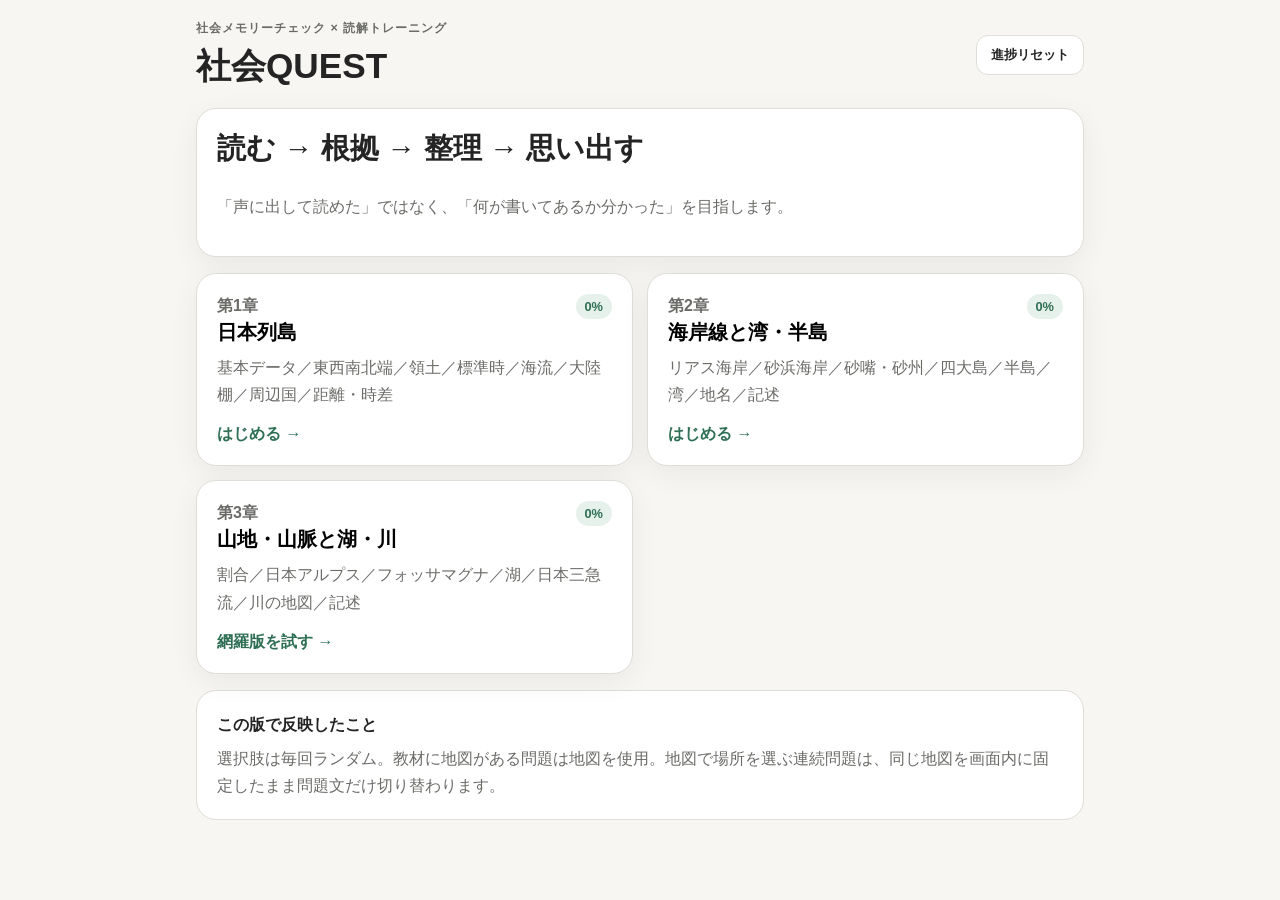
==== index.html @ 67d29475 "Add files via upload" ====
<!DOCTYPE html>
<html lang="ja">
<head>
  <meta charset="UTF-8">
  <meta name="viewport" content="width=device-width, initial-scale=1.0, viewport-fit=cover">
  <meta name="theme-color" content="#f7f6f2">
  <title>社会QUEST｜地理編 v6 網羅版</title>
  <link rel="stylesheet" href="style.css">
</head>
<body>
  <main id="app" class="app-shell">
    <header class="site-header">
      <div>
        <p class="eyebrow">社会メモリーチェック × 読解トレーニング</p>
        <h1>社会QUEST</h1>
      </div>
      <button id="resetProgressBtn" class="ghost small">進捗リセット</button>
    </header>

    <section id="homeView">
      <div class="hero card">
        <h2>読む → 根拠 → 整理 → 思い出す</h2>
        <p>「声に出して読めた」ではなく、「何が書いてあるか分かった」を目指します。</p>
      </div>

      <div class="chapter-grid">
        <button class="chapter-card card" data-chapter="1">
          <div class="chapter-top">
            <span class="chapter-no">第1章</span>
            <span id="progress1" class="progress-pill">0%</span>
          </div>
          <h3>日本列島</h3>
          <p>基本データ／東西南北端／領土／標準時／海流／大陸棚／周辺国／距離・時差</p>
          <span class="start-label">はじめる →</span>
        </button>

        <button class="chapter-card card" data-chapter="2">
          <div class="chapter-top">
            <span class="chapter-no">第2章</span>
            <span id="progress2" class="progress-pill">0%</span>
          </div>
          <h3>海岸線と湾・半島</h3>
          <p>リアス海岸／砂浜海岸／砂嘴・砂州／四大島／半島／湾／地名／記述</p>
          <span class="start-label">はじめる →</span>
        </button>

        <button class="chapter-card card" data-chapter="3">
          <div class="chapter-top">
            <span class="chapter-no">第3章</span>
            <span id="progress3" class="progress-pill">0%</span>
          </div>
          <h3>山地・山脈と湖・川</h3>
          <p>割合／日本アルプス／フォッサマグナ／湖／日本三急流／川の地図／記述</p>
          <span class="start-label">網羅版を試す →</span>
        </button>
      </div>

      <div class="rules card subtle">
        <b>この版で反映したこと</b>
        <p>選択肢は毎回ランダム。教材に地図がある問題は地図を使用。地図で場所を選ぶ連続問題は、同じ地図を画面内に固定したまま問題文だけ切り替わります。</p>
      </div>
    </section>

    <section id="gameView" class="hidden">
      <div class="game-head">
        <button id="homeBtn" class="ghost">← 章選択</button>
        <div class="game-title-wrap">
          <div id="chapterLabel" class="eyebrow"></div>
          <h2 id="stepTitle"></h2>
        </div>
      </div>

      <div class="progress-row">
        <div class="progress-track"><div id="progressBar" class="progress-bar"></div></div>
        <span id="stepCounter"></span>
      </div>

      <section class="card lesson-card">
        <div id="stage"></div>
        <div id="feedback" class="feedback hidden" aria-live="polite"></div>
        <button id="nextBtn" class="primary full hidden">次へ</button>
      </section>
    </section>

    <section id="noteView" class="hidden">
      <div class="card">
        <p class="eyebrow">まとめノート</p>
        <h2 id="noteTitle"></h2>
        <p class="muted">紙のノートに書き写してから、見ないで章ボスに挑戦しよう。</p>
        <div id="noteBody" class="note-sheet"></div>
        <button id="toBossBtn" class="primary full">✏️ 書き写した！ 章ボスへ</button>
      </div>
    </section>

    <section id="bossView" class="hidden">
      <div class="card">
        <div class="boss-head">
          <div class="boss-icon">👑</div>
          <div>
            <p class="eyebrow">FINAL</p>
            <h2 id="bossTitle"></h2>
          </div>
        </div>
        <div id="bossStage"></div>
        <div id="bossFeedback" class="feedback hidden"></div>
      </div>
    </section>
  </main>

  <script src="script.js"></script>
</body>
</html>
---- style.css ----
:root{
  --bg:#f7f6f2;
  --card:#ffffff;
  --text:#242424;
  --muted:#6b6b68;
  --border:#deddd7;
  --panel:#f1f0eb;
  --accent:#2f6f55;
  --accent-soft:#e7f1ec;
  --warn:#b33a3a;
  --warn-soft:#fff0f0;
  --shadow:0 8px 30px rgba(0,0,0,.06);
}
*{box-sizing:border-box}
html{font-family:-apple-system,BlinkMacSystemFont,"Hiragino Sans","Yu Gothic UI","Yu Gothic",Meiryo,sans-serif;background:var(--bg);color:var(--text)}
body{margin:0;background:var(--bg)}
button,select{font:inherit}
button{cursor:pointer}
button:disabled{cursor:default}
.app-shell{width:min(920px,100%);margin:0 auto;padding:20px 16px 48px}
.site-header,.game-head,.chapter-top,.progress-row,.boss-head{display:flex;align-items:center}
.site-header{justify-content:space-between;gap:16px;margin-bottom:18px}
h1,h2,h3,p{margin-top:0}
h1{font-size:clamp(1.6rem,5vw,2.2rem);margin-bottom:0}
h2{font-size:clamp(1.3rem,4.5vw,1.8rem)}
h3{font-size:1.25rem;margin-bottom:8px}
.eyebrow{font-size:.78rem;font-weight:800;letter-spacing:.08em;color:var(--muted);margin-bottom:6px}
.card{background:var(--card);border:1px solid var(--border);border-radius:20px;box-shadow:var(--shadow);padding:20px}
.subtle{box-shadow:none}
.hero{margin-bottom:16px}
.hero p,.chapter-card p,.muted{color:var(--muted);line-height:1.7}
.chapter-grid{display:grid;grid-template-columns:repeat(2,minmax(0,1fr));gap:14px}
.chapter-card{text-align:left;min-height:190px;transition:.15s transform,.15s border-color}
.chapter-card:hover{transform:translateY(-2px);border-color:#b7b6ae}
.chapter-top{justify-content:space-between;gap:12px}
.chapter-no{font-weight:800;color:var(--muted)}
.progress-pill{font-size:.8rem;padding:5px 9px;border-radius:999px;background:var(--accent-soft);color:var(--accent);font-weight:800}
.start-label{display:block;margin-top:14px;font-weight:800;color:var(--accent)}
.rules{margin-top:16px;line-height:1.7}
.rules p{margin:7px 0 0;color:var(--muted)}
.hidden{display:none!important}
.ghost,.primary{border-radius:12px;min-height:44px;padding:10px 14px;border:1px solid var(--border);background:var(--card);color:var(--text);font-weight:800}
.ghost.small{font-size:.82rem;min-height:38px}
.primary{background:var(--accent);color:white;border-color:var(--accent)}
.full{width:100%}
.game-head{justify-content:flex-start;gap:14px;margin-bottom:12px}
.game-title-wrap{min-width:0}
.game-title-wrap h2{margin:0}
.progress-row{gap:12px;margin-bottom:12px}
.progress-track{height:9px;background:#e4e3de;border-radius:999px;overflow:hidden;flex:1}
.progress-bar{height:100%;width:0;background:var(--accent);transition:width .25s}
#stepCounter{font-size:.85rem;color:var(--muted);font-weight:700}
.lesson-card{min-height:420px}
.stage-label{font-size:.8rem;color:var(--muted);font-weight:900;letter-spacing:.05em}
.read-box{margin-top:14px;background:var(--panel);border-radius:16px;padding:17px;line-height:2;font-size:1.06rem}
.focus-box{margin-top:14px;border:1px solid var(--border);border-radius:14px;padding:13px;line-height:1.7}
.feedback{margin-top:16px;background:var(--panel);border-radius:14px;padding:14px;line-height:1.7}
.feedback.correct{background:var(--accent-soft)}
.feedback.wrong{background:var(--warn-soft)}
#nextBtn{margin-top:16px}
.option-grid{display:grid;gap:10px;margin-top:16px}
.option{border:1px solid var(--border);background:var(--card);border-radius:14px;min-height:50px;padding:12px 14px;text-align:left}
.option:hover{border-color:#aaa99f}
.option.correct{background:var(--accent-soft);border-color:var(--accent)}
.option.wrong{opacity:.45}
.evidence-box{margin-top:16px;background:var(--panel);border-radius:16px;padding:16px;line-height:2.2}
.evidence-token{border:0;background:transparent;border-radius:8px;padding:3px 5px;margin:1px}
.evidence-token.hit{background:var(--accent-soft);font-weight:900;text-decoration:underline}
.evidence-token.miss{opacity:.3}
.map-card{margin-top:14px;background:var(--panel);border-radius:16px;padding:10px;overflow:hidden}
.map-card svg{width:100%;height:auto;display:block}
.match-list{display:grid;gap:12px;margin-top:16px}
.match-row{border:1px solid var(--border);border-radius:14px;padding:12px}
.match-main{display:grid;grid-template-columns:minmax(110px,1fr) minmax(0,1.6fr);gap:10px;align-items:center}
.match-row.bad{outline:3px solid var(--warn);outline-offset:2px;background:var(--warn-soft)}
.match-mark{display:none;margin-top:8px;font-size:.86rem;font-weight:900;color:var(--warn)}
.match-row.bad .match-mark{display:block}
select{width:100%;min-height:46px;border:1px solid var(--border);border-radius:12px;background:white;padding:8px 10px}
.diagram-grid{display:grid;grid-template-columns:1fr 1fr;gap:12px;margin-top:16px}
.diagram{background:var(--panel);border-radius:15px;padding:12px}
.diagram svg{width:100%;height:auto}
.note-sheet{margin:18px 0;background:#fffef9;border:1px solid #e7e2d5;border-radius:14px;padding:18px;line-height:1.9}
.note-section{margin-bottom:14px}
.note-section:last-child{margin-bottom:0}
.note-section b{display:block;margin-bottom:3px}
.boss-head{gap:12px;margin-bottom:16px}
.boss-icon{font-size:2.4rem}
.result{text-align:center;padding:10px 0 4px}
.result .score{font-size:2rem;font-weight:900;margin:12px 0}
.mini-grid{display:grid;grid-template-columns:repeat(2,minmax(0,1fr));gap:10px;margin-top:14px}
.info-chip{border-radius:12px;background:var(--panel);padding:12px}
.calc-box{margin-top:14px;background:var(--panel);border-radius:14px;padding:14px;line-height:1.9}
@media(max-width:650px){
  .chapter-grid,.diagram-grid{grid-template-columns:1fr}
  .app-shell{padding:14px 12px 38px}
  .card{padding:16px}
  .match-main{grid-template-columns:1fr}
  .site-header{align-items:flex-start}
}


/* 地図問題：地図を画面内に残したまま解く */
.sticky-map-wrap{position:sticky;top:6px;z-index:5;background:var(--card);border:1px solid var(--border);border-radius:16px;padding:9px;box-shadow:0 5px 20px rgba(0,0,0,.08);margin:12px 0}
.sticky-map-head{display:flex;justify-content:space-between;gap:8px;align-items:center;margin-bottom:7px}
.map-tools{display:flex;gap:6px}
.map-tools button{min-width:38px;min-height:36px;border:1px solid var(--border);border-radius:10px;background:white;font-weight:900}
.map-viewport{height:min(37vh,330px);overflow:auto;border-radius:12px;background:#eef3f0;-webkit-overflow-scrolling:touch}
.map-viewport svg{display:block;width:100%;height:auto;min-height:100%;transition:width .15s}
.map-question-panel{margin-top:12px;padding:14px;border:1px solid var(--border);border-radius:14px;background:#fff}
.map-question-panel .qcount{font-size:.78rem;font-weight:900;color:var(--muted);margin-bottom:6px}
.map-question-panel .qtext{font-size:1.04rem;font-weight:900;line-height:1.65;margin:0}
.map-hint{margin-top:8px;color:var(--muted);line-height:1.6;font-size:.9rem}
.map-point{cursor:pointer}
.map-point circle{fill:#fff;stroke:#2f6f55;stroke-width:2.5}
.map-point text{font-size:12px;font-weight:900;fill:#2f6f55;pointer-events:none}
.map-point.selected circle{fill:#2f6f55}
.map-point.selected text{fill:#fff}
.map-point.wrong circle{fill:#fff0f0;stroke:#b33a3a}
.map-point.wrong text{fill:#b33a3a}
.map-point.correct circle{fill:#e7f1ec;stroke:#2f6f55;stroke-width:4}
.map-point.correct text{fill:#2f6f55}
.map-answer-name{font-size:12px;font-weight:900;fill:#242424}
.sequence-box{display:grid;gap:9px;margin-top:14px}
.sequence-row{display:flex;gap:8px;align-items:center;padding:10px 12px;border:1px solid var(--border);border-radius:12px;background:var(--panel)}
.sequence-num{display:inline-grid;place-items:center;width:26px;height:26px;border-radius:50%;background:var(--accent);color:#fff;font-weight:900;flex:0 0 auto}
@media(max-width:650px){.sticky-map-wrap{top:3px}.map-viewport{height:34vh}.sticky-map-head{align-items:flex-start}.map-point text{font-size:11px}}

.table-scroll{overflow-x:auto;margin-top:14px}.study-table{width:100%;border-collapse:separate;border-spacing:0;min-width:620px}.study-table th,.study-table td{border-right:1px solid var(--border);border-bottom:1px solid var(--border);padding:10px;vertical-align:top}.study-table th:first-child,.study-table td:first-child{border-left:1px solid var(--border)}.study-table thead th{border-top:1px solid var(--border);background:var(--panel);text-align:left}.study-table thead th:first-child{border-top-left-radius:12px}.study-table thead th:last-child{border-top-right-radius:12px}.bad-row td{background:var(--warn-soft)}.row-mark{display:none;margin-top:6px;color:var(--warn);font-size:.8rem;font-weight:900}.bad-row .row-mark{display:block}
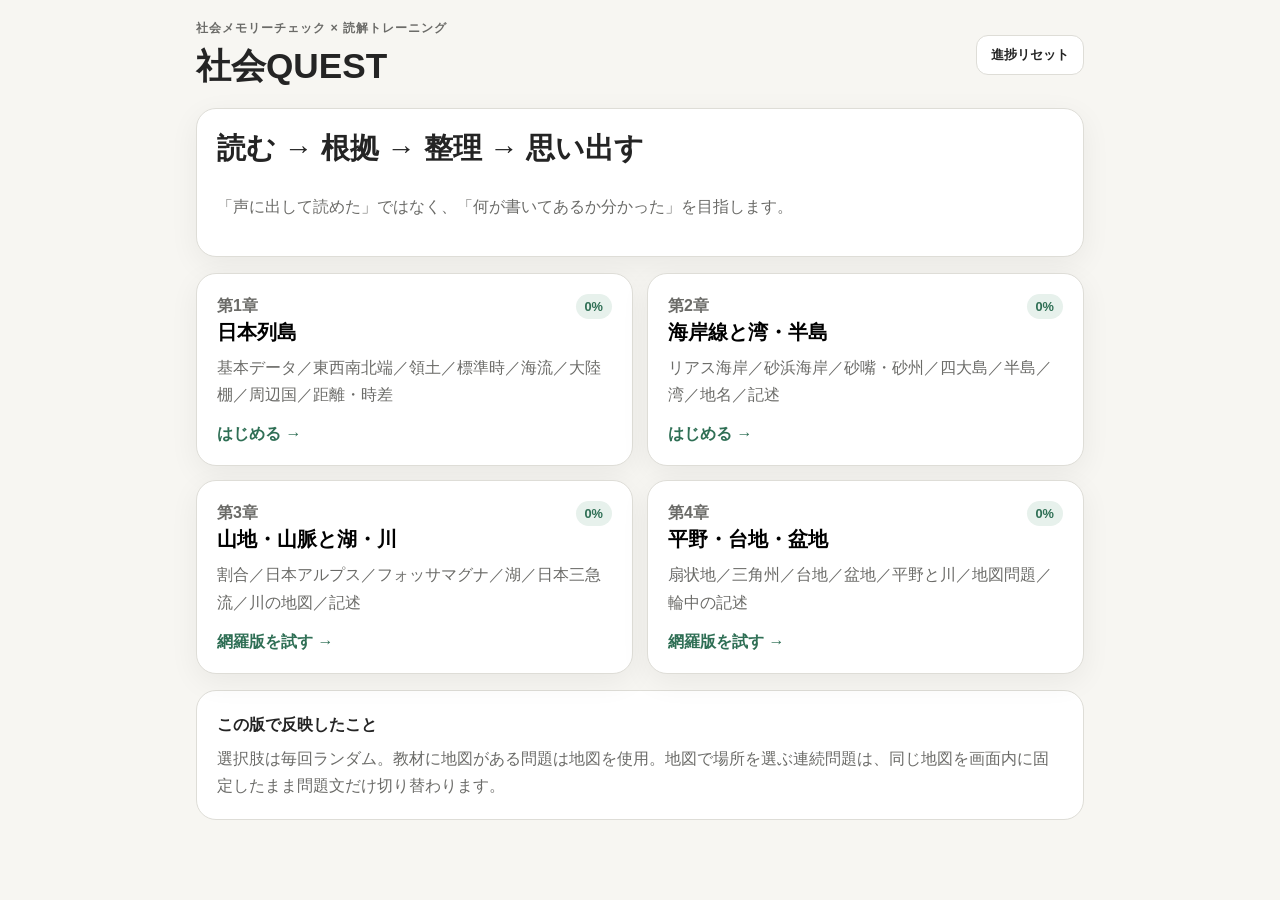
==== commit 703025cd: "Add files via upload" ====
--- a/index.html
+++ b/index.html
@@ -4,7 +4,7 @@
   <meta charset="UTF-8">
   <meta name="viewport" content="width=device-width, initial-scale=1.0, viewport-fit=cover">
   <meta name="theme-color" content="#f7f6f2">
-  <title>社会QUEST｜地理編 v6 網羅版</title>
+  <title>社会QUEST｜地理編 v7 第4章追加版</title>
   <link rel="stylesheet" href="style.css">
 </head>
 <body>
@@ -51,6 +51,13 @@
           </div>
           <h3>山地・山脈と湖・川</h3>
           <p>割合／日本アルプス／フォッサマグナ／湖／日本三急流／川の地図／記述</p>
+          <span class="start-label">網羅版を試す →</span>
+        </button>
+
+        <button class="chapter-card card" data-chapter="4">
+          <div class="chapter-top"><span class="chapter-no">第4章</span><span id="progress4" class="progress-pill">0%</span></div>
+          <h3>平野・台地・盆地</h3>
+          <p>扇状地／三角州／台地／盆地／平野と川／地図問題／輪中の記述</p>
           <span class="start-label">網羅版を試す →</span>
         </button>
       </div>
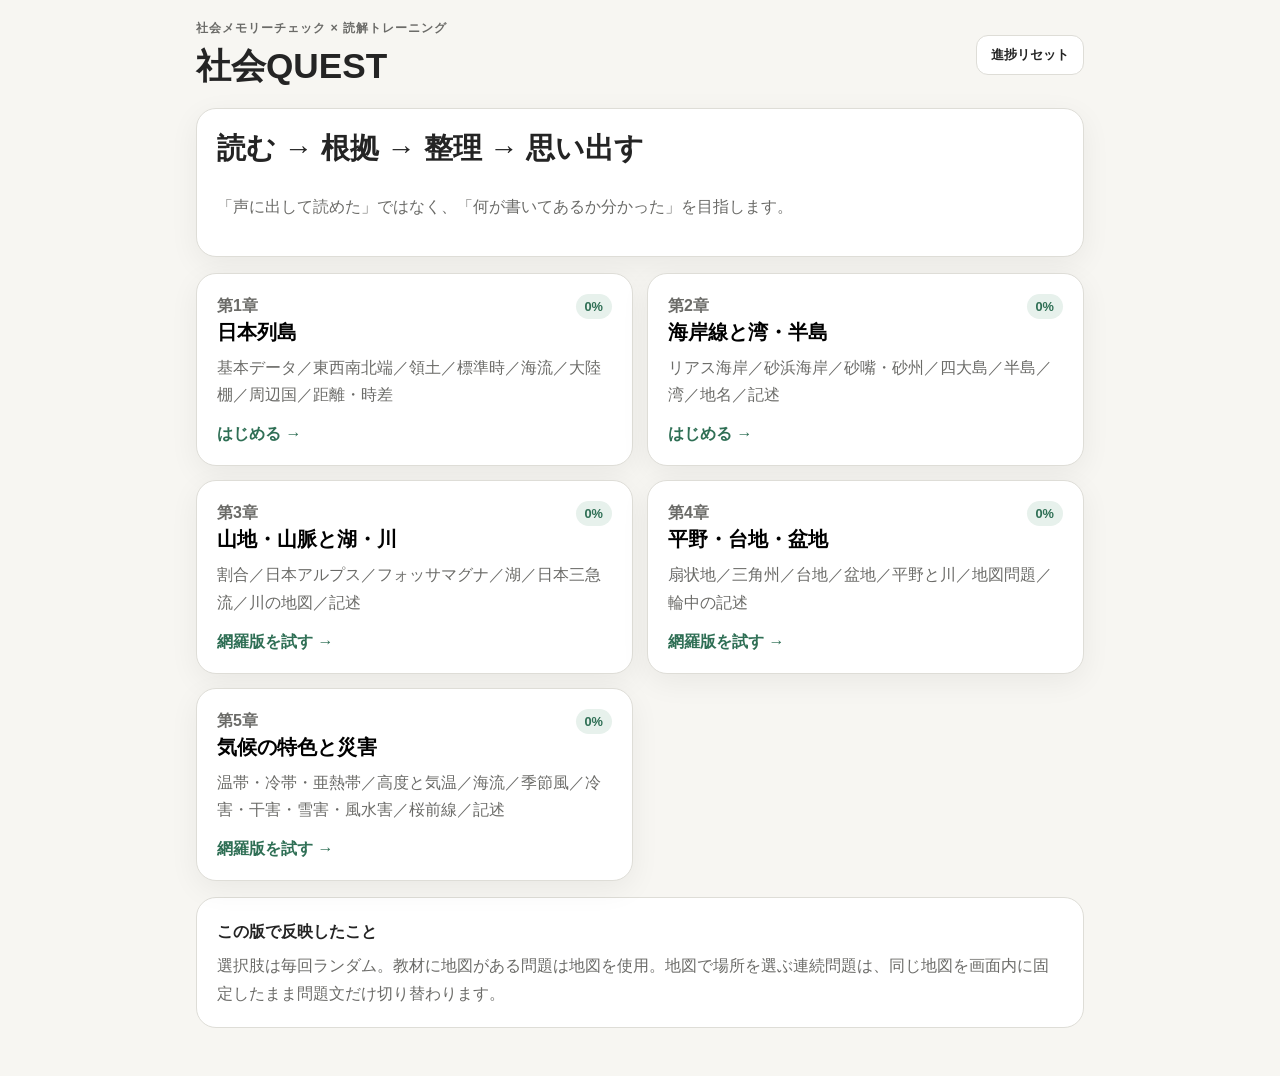
==== commit 8b3f1f30: "Add files via upload" ====
--- a/index.html
+++ b/index.html
@@ -4,8 +4,8 @@
   <meta charset="UTF-8">
   <meta name="viewport" content="width=device-width, initial-scale=1.0, viewport-fit=cover">
   <meta name="theme-color" content="#f7f6f2">
-  <title>社会QUEST｜地理編 v7 第4章追加版</title>
-  <link rel="stylesheet" href="style.css">
+  <title>社会QUEST｜地理編 v8 第5章追加版</title>
+  <link rel="stylesheet" href="style-v8.css">
 </head>
 <body>
   <main id="app" class="app-shell">
@@ -60,6 +60,13 @@
           <p>扇状地／三角州／台地／盆地／平野と川／地図問題／輪中の記述</p>
           <span class="start-label">網羅版を試す →</span>
         </button>
+        <button class="chapter-card card" data-chapter="5">
+          <div class="chapter-top"><span class="chapter-no">第5章</span><span id="progress5" class="progress-pill">0%</span></div>
+          <h3>気候の特色と災害</h3>
+          <p>温帯・冷帯・亜熱帯／高度と気温／海流／季節風／冷害・干害・雪害・風水害／桜前線／記述</p>
+          <span class="start-label">網羅版を試す →</span>
+        </button>
+
       </div>
 
       <div class="rules card subtle">
@@ -114,6 +121,6 @@
     </section>
   </main>
 
-  <script src="script.js"></script>
+  <script src="script-v8.js"></script>
 </body>
 </html>
--- a/style-v8.css
+++ b/style-v8.css
@@ -0,0 +1,129 @@
+
+:root{
+  --bg:#f7f6f2;
+  --card:#ffffff;
+  --text:#242424;
+  --muted:#6b6b68;
+  --border:#deddd7;
+  --panel:#f1f0eb;
+  --accent:#2f6f55;
+  --accent-soft:#e7f1ec;
+  --warn:#b33a3a;
+  --warn-soft:#fff0f0;
+  --shadow:0 8px 30px rgba(0,0,0,.06);
+}
+*{box-sizing:border-box}
+html{font-family:-apple-system,BlinkMacSystemFont,"Hiragino Sans","Yu Gothic UI","Yu Gothic",Meiryo,sans-serif;background:var(--bg);color:var(--text)}
+body{margin:0;background:var(--bg)}
+button,select{font:inherit}
+button{cursor:pointer}
+button:disabled{cursor:default}
+.app-shell{width:min(920px,100%);margin:0 auto;padding:20px 16px 48px}
+.site-header,.game-head,.chapter-top,.progress-row,.boss-head{display:flex;align-items:center}
+.site-header{justify-content:space-between;gap:16px;margin-bottom:18px}
+h1,h2,h3,p{margin-top:0}
+h1{font-size:clamp(1.6rem,5vw,2.2rem);margin-bottom:0}
+h2{font-size:clamp(1.3rem,4.5vw,1.8rem)}
+h3{font-size:1.25rem;margin-bottom:8px}
+.eyebrow{font-size:.78rem;font-weight:800;letter-spacing:.08em;color:var(--muted);margin-bottom:6px}
+.card{background:var(--card);border:1px solid var(--border);border-radius:20px;box-shadow:var(--shadow);padding:20px}
+.subtle{box-shadow:none}
+.hero{margin-bottom:16px}
+.hero p,.chapter-card p,.muted{color:var(--muted);line-height:1.7}
+.chapter-grid{display:grid;grid-template-columns:repeat(2,minmax(0,1fr));gap:14px}
+.chapter-card{text-align:left;min-height:190px;transition:.15s transform,.15s border-color}
+.chapter-card:hover{transform:translateY(-2px);border-color:#b7b6ae}
+.chapter-top{justify-content:space-between;gap:12px}
+.chapter-no{font-weight:800;color:var(--muted)}
+.progress-pill{font-size:.8rem;padding:5px 9px;border-radius:999px;background:var(--accent-soft);color:var(--accent);font-weight:800}
+.start-label{display:block;margin-top:14px;font-weight:800;color:var(--accent)}
+.rules{margin-top:16px;line-height:1.7}
+.rules p{margin:7px 0 0;color:var(--muted)}
+.hidden{display:none!important}
+.ghost,.primary{border-radius:12px;min-height:44px;padding:10px 14px;border:1px solid var(--border);background:var(--card);color:var(--text);font-weight:800}
+.ghost.small{font-size:.82rem;min-height:38px}
+.primary{background:var(--accent);color:white;border-color:var(--accent)}
+.full{width:100%}
+.game-head{justify-content:flex-start;gap:14px;margin-bottom:12px}
+.game-title-wrap{min-width:0}
+.game-title-wrap h2{margin:0}
+.progress-row{gap:12px;margin-bottom:12px}
+.progress-track{height:9px;background:#e4e3de;border-radius:999px;overflow:hidden;flex:1}
+.progress-bar{height:100%;width:0;background:var(--accent);transition:width .25s}
+#stepCounter{font-size:.85rem;color:var(--muted);font-weight:700}
+.lesson-card{min-height:420px}
+.stage-label{font-size:.8rem;color:var(--muted);font-weight:900;letter-spacing:.05em}
+.read-box{margin-top:14px;background:var(--panel);border-radius:16px;padding:17px;line-height:2;font-size:1.06rem}
+.focus-box{margin-top:14px;border:1px solid var(--border);border-radius:14px;padding:13px;line-height:1.7}
+.feedback{margin-top:16px;background:var(--panel);border-radius:14px;padding:14px;line-height:1.7}
+.feedback.correct{background:var(--accent-soft)}
+.feedback.wrong{background:var(--warn-soft)}
+#nextBtn{margin-top:16px}
+.option-grid{display:grid;gap:10px;margin-top:16px}
+.option{border:1px solid var(--border);background:var(--card);border-radius:14px;min-height:50px;padding:12px 14px;text-align:left}
+.option:hover{border-color:#aaa99f}
+.option.correct{background:var(--accent-soft);border-color:var(--accent)}
+.option.wrong{opacity:.45}
+.evidence-box{margin-top:16px;background:var(--panel);border-radius:16px;padding:16px;line-height:2.2}
+.evidence-token{border:0;background:transparent;border-radius:8px;padding:3px 5px;margin:1px}
+.evidence-token.hit{background:var(--accent-soft);font-weight:900;text-decoration:underline}
+.evidence-token.miss{opacity:.3}
+.map-card{margin-top:14px;background:var(--panel);border-radius:16px;padding:10px;overflow:hidden}
+.map-card svg{width:100%;height:auto;display:block}
+.match-list{display:grid;gap:12px;margin-top:16px}
+.match-row{border:1px solid var(--border);border-radius:14px;padding:12px}
+.match-main{display:grid;grid-template-columns:minmax(110px,1fr) minmax(0,1.6fr);gap:10px;align-items:center}
+.match-row.bad{outline:3px solid var(--warn);outline-offset:2px;background:var(--warn-soft)}
+.match-mark{display:none;margin-top:8px;font-size:.86rem;font-weight:900;color:var(--warn)}
+.match-row.bad .match-mark{display:block}
+select{width:100%;min-height:46px;border:1px solid var(--border);border-radius:12px;background:white;padding:8px 10px}
+.diagram-grid{display:grid;grid-template-columns:1fr 1fr;gap:12px;margin-top:16px}
+.diagram{background:var(--panel);border-radius:15px;padding:12px}
+.diagram svg{width:100%;height:auto}
+.note-sheet{margin:18px 0;background:#fffef9;border:1px solid #e7e2d5;border-radius:14px;padding:18px;line-height:1.9}
+.note-section{margin-bottom:14px}
+.note-section:last-child{margin-bottom:0}
+.note-section b{display:block;margin-bottom:3px}
+.boss-head{gap:12px;margin-bottom:16px}
+.boss-icon{font-size:2.4rem}
+.result{text-align:center;padding:10px 0 4px}
+.result .score{font-size:2rem;font-weight:900;margin:12px 0}
+.mini-grid{display:grid;grid-template-columns:repeat(2,minmax(0,1fr));gap:10px;margin-top:14px}
+.info-chip{border-radius:12px;background:var(--panel);padding:12px}
+.calc-box{margin-top:14px;background:var(--panel);border-radius:14px;padding:14px;line-height:1.9}
+@media(max-width:650px){
+  .chapter-grid,.diagram-grid{grid-template-columns:1fr}
+  .app-shell{padding:14px 12px 38px}
+  .card{padding:16px}
+  .match-main{grid-template-columns:1fr}
+  .site-header{align-items:flex-start}
+}
+
+
+/* 地図問題：地図を画面内に残したまま解く */
+.sticky-map-wrap{position:sticky;top:6px;z-index:5;background:var(--card);border:1px solid var(--border);border-radius:16px;padding:9px;box-shadow:0 5px 20px rgba(0,0,0,.08);margin:12px 0}
+.sticky-map-head{display:flex;justify-content:space-between;gap:8px;align-items:center;margin-bottom:7px}
+.map-tools{display:flex;gap:6px}
+.map-tools button{min-width:38px;min-height:36px;border:1px solid var(--border);border-radius:10px;background:white;font-weight:900}
+.map-viewport{height:min(37vh,330px);overflow:auto;border-radius:12px;background:#eef3f0;-webkit-overflow-scrolling:touch}
+.map-viewport svg{display:block;width:100%;height:auto;min-height:100%;transition:width .15s}
+.map-question-panel{margin-top:12px;padding:14px;border:1px solid var(--border);border-radius:14px;background:#fff}
+.map-question-panel .qcount{font-size:.78rem;font-weight:900;color:var(--muted);margin-bottom:6px}
+.map-question-panel .qtext{font-size:1.04rem;font-weight:900;line-height:1.65;margin:0}
+.map-hint{margin-top:8px;color:var(--muted);line-height:1.6;font-size:.9rem}
+.map-point{cursor:pointer}
+.map-point circle{fill:#fff;stroke:#2f6f55;stroke-width:2.5}
+.map-point text{font-size:12px;font-weight:900;fill:#2f6f55;pointer-events:none}
+.map-point.selected circle{fill:#2f6f55}
+.map-point.selected text{fill:#fff}
+.map-point.wrong circle{fill:#fff0f0;stroke:#b33a3a}
+.map-point.wrong text{fill:#b33a3a}
+.map-point.correct circle{fill:#e7f1ec;stroke:#2f6f55;stroke-width:4}
+.map-point.correct text{fill:#2f6f55}
+.map-answer-name{font-size:12px;font-weight:900;fill:#242424}
+.sequence-box{display:grid;gap:9px;margin-top:14px}
+.sequence-row{display:flex;gap:8px;align-items:center;padding:10px 12px;border:1px solid var(--border);border-radius:12px;background:var(--panel)}
+.sequence-num{display:inline-grid;place-items:center;width:26px;height:26px;border-radius:50%;background:var(--accent);color:#fff;font-weight:900;flex:0 0 auto}
+@media(max-width:650px){.sticky-map-wrap{top:3px}.map-viewport{height:34vh}.sticky-map-head{align-items:flex-start}.map-point text{font-size:11px}}
+
+.table-scroll{overflow-x:auto;margin-top:14px}.study-table{width:100%;border-collapse:separate;border-spacing:0;min-width:620px}.study-table th,.study-table td{border-right:1px solid var(--border);border-bottom:1px solid var(--border);padding:10px;vertical-align:top}.study-table th:first-child,.study-table td:first-child{border-left:1px solid var(--border)}.study-table thead th{border-top:1px solid var(--border);background:var(--panel);text-align:left}.study-table thead th:first-child{border-top-left-radius:12px}.study-table thead th:last-child{border-top-right-radius:12px}.bad-row td{background:var(--warn-soft)}.row-mark{display:none;margin-top:6px;color:var(--warn);font-size:.8rem;font-weight:900}.bad-row .row-mark{display:block}
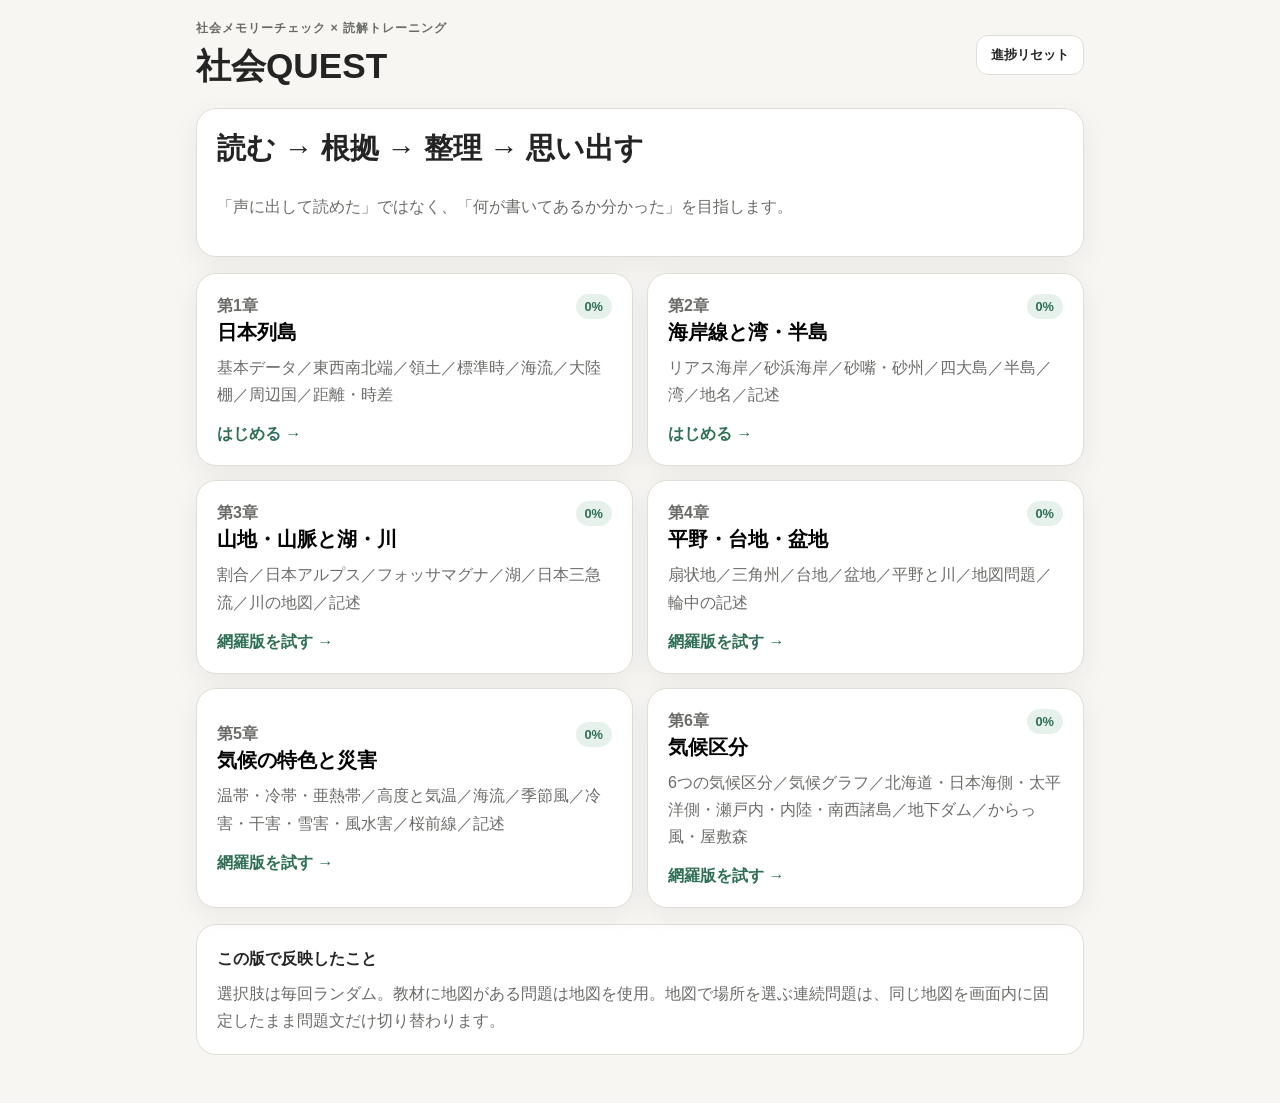
==== commit bae07251: "Add files via upload" ====
--- a/index.html
+++ b/index.html
@@ -4,8 +4,8 @@
   <meta charset="UTF-8">
   <meta name="viewport" content="width=device-width, initial-scale=1.0, viewport-fit=cover">
   <meta name="theme-color" content="#f7f6f2">
-  <title>社会QUEST｜地理編 v8 第5章追加版</title>
-  <link rel="stylesheet" href="style-v8.css">
+  <title>社会QUEST｜地理編 v9 第6章追加版</title>
+  <link rel="stylesheet" href="style-v9.css">
 </head>
 <body>
   <main id="app" class="app-shell">
@@ -67,6 +67,12 @@
           <span class="start-label">網羅版を試す →</span>
         </button>
 
+        <button class="chapter-card card" data-chapter="6">
+          <div class="chapter-top"><span class="chapter-no">第6章</span><span id="progress6" class="progress-pill">0%</span></div>
+          <h3>気候区分</h3>
+          <p>6つの気候区分／気候グラフ／北海道・日本海側・太平洋側・瀬戸内・内陸・南西諸島／地下ダム／からっ風・屋敷森</p>
+          <span class="start-label">網羅版を試す →</span>
+        </button>
       </div>
 
       <div class="rules card subtle">
@@ -121,6 +127,6 @@
     </section>
   </main>
 
-  <script src="script-v8.js"></script>
+  <script src="script-v9.js"></script>
 </body>
 </html>
--- a/style-v9.css
+++ b/style-v9.css
@@ -0,0 +1,132 @@
+
+:root{
+  --bg:#f7f6f2;
+  --card:#ffffff;
+  --text:#242424;
+  --muted:#6b6b68;
+  --border:#deddd7;
+  --panel:#f1f0eb;
+  --accent:#2f6f55;
+  --accent-soft:#e7f1ec;
+  --warn:#b33a3a;
+  --warn-soft:#fff0f0;
+  --shadow:0 8px 30px rgba(0,0,0,.06);
+}
+*{box-sizing:border-box}
+html{font-family:-apple-system,BlinkMacSystemFont,"Hiragino Sans","Yu Gothic UI","Yu Gothic",Meiryo,sans-serif;background:var(--bg);color:var(--text)}
+body{margin:0;background:var(--bg)}
+button,select{font:inherit}
+button{cursor:pointer}
+button:disabled{cursor:default}
+.app-shell{width:min(920px,100%);margin:0 auto;padding:20px 16px 48px}
+.site-header,.game-head,.chapter-top,.progress-row,.boss-head{display:flex;align-items:center}
+.site-header{justify-content:space-between;gap:16px;margin-bottom:18px}
+h1,h2,h3,p{margin-top:0}
+h1{font-size:clamp(1.6rem,5vw,2.2rem);margin-bottom:0}
+h2{font-size:clamp(1.3rem,4.5vw,1.8rem)}
+h3{font-size:1.25rem;margin-bottom:8px}
+.eyebrow{font-size:.78rem;font-weight:800;letter-spacing:.08em;color:var(--muted);margin-bottom:6px}
+.card{background:var(--card);border:1px solid var(--border);border-radius:20px;box-shadow:var(--shadow);padding:20px}
+.subtle{box-shadow:none}
+.hero{margin-bottom:16px}
+.hero p,.chapter-card p,.muted{color:var(--muted);line-height:1.7}
+.chapter-grid{display:grid;grid-template-columns:repeat(2,minmax(0,1fr));gap:14px}
+.chapter-card{text-align:left;min-height:190px;transition:.15s transform,.15s border-color}
+.chapter-card:hover{transform:translateY(-2px);border-color:#b7b6ae}
+.chapter-top{justify-content:space-between;gap:12px}
+.chapter-no{font-weight:800;color:var(--muted)}
+.progress-pill{font-size:.8rem;padding:5px 9px;border-radius:999px;background:var(--accent-soft);color:var(--accent);font-weight:800}
+.start-label{display:block;margin-top:14px;font-weight:800;color:var(--accent)}
+.rules{margin-top:16px;line-height:1.7}
+.rules p{margin:7px 0 0;color:var(--muted)}
+.hidden{display:none!important}
+.ghost,.primary{border-radius:12px;min-height:44px;padding:10px 14px;border:1px solid var(--border);background:var(--card);color:var(--text);font-weight:800}
+.ghost.small{font-size:.82rem;min-height:38px}
+.primary{background:var(--accent);color:white;border-color:var(--accent)}
+.full{width:100%}
+.game-head{justify-content:flex-start;gap:14px;margin-bottom:12px}
+.game-title-wrap{min-width:0}
+.game-title-wrap h2{margin:0}
+.progress-row{gap:12px;margin-bottom:12px}
+.progress-track{height:9px;background:#e4e3de;border-radius:999px;overflow:hidden;flex:1}
+.progress-bar{height:100%;width:0;background:var(--accent);transition:width .25s}
+#stepCounter{font-size:.85rem;color:var(--muted);font-weight:700}
+.lesson-card{min-height:420px}
+.stage-label{font-size:.8rem;color:var(--muted);font-weight:900;letter-spacing:.05em}
+.read-box{margin-top:14px;background:var(--panel);border-radius:16px;padding:17px;line-height:2;font-size:1.06rem}
+.focus-box{margin-top:14px;border:1px solid var(--border);border-radius:14px;padding:13px;line-height:1.7}
+.feedback{margin-top:16px;background:var(--panel);border-radius:14px;padding:14px;line-height:1.7}
+.feedback.correct{background:var(--accent-soft)}
+.feedback.wrong{background:var(--warn-soft)}
+#nextBtn{margin-top:16px}
+.option-grid{display:grid;gap:10px;margin-top:16px}
+.option{border:1px solid var(--border);background:var(--card);border-radius:14px;min-height:50px;padding:12px 14px;text-align:left}
+.option:hover{border-color:#aaa99f}
+.option.correct{background:var(--accent-soft);border-color:var(--accent)}
+.option.wrong{opacity:.45}
+.evidence-box{margin-top:16px;background:var(--panel);border-radius:16px;padding:16px;line-height:2.2}
+.evidence-token{border:0;background:transparent;border-radius:8px;padding:3px 5px;margin:1px}
+.evidence-token.hit{background:var(--accent-soft);font-weight:900;text-decoration:underline}
+.evidence-token.miss{opacity:.3}
+.map-card{margin-top:14px;background:var(--panel);border-radius:16px;padding:10px;overflow:hidden}
+.map-card svg{width:100%;height:auto;display:block}
+.match-list{display:grid;gap:12px;margin-top:16px}
+.match-row{border:1px solid var(--border);border-radius:14px;padding:12px}
+.match-main{display:grid;grid-template-columns:minmax(110px,1fr) minmax(0,1.6fr);gap:10px;align-items:center}
+.match-row.bad{outline:3px solid var(--warn);outline-offset:2px;background:var(--warn-soft)}
+.match-mark{display:none;margin-top:8px;font-size:.86rem;font-weight:900;color:var(--warn)}
+.match-row.bad .match-mark{display:block}
+select{width:100%;min-height:46px;border:1px solid var(--border);border-radius:12px;background:white;padding:8px 10px}
+.diagram-grid{display:grid;grid-template-columns:1fr 1fr;gap:12px;margin-top:16px}
+.diagram{background:var(--panel);border-radius:15px;padding:12px}
+.diagram svg{width:100%;height:auto}
+.note-sheet{margin:18px 0;background:#fffef9;border:1px solid #e7e2d5;border-radius:14px;padding:18px;line-height:1.9}
+.note-section{margin-bottom:14px}
+.note-section:last-child{margin-bottom:0}
+.note-section b{display:block;margin-bottom:3px}
+.boss-head{gap:12px;margin-bottom:16px}
+.boss-icon{font-size:2.4rem}
+.result{text-align:center;padding:10px 0 4px}
+.result .score{font-size:2rem;font-weight:900;margin:12px 0}
+.mini-grid{display:grid;grid-template-columns:repeat(2,minmax(0,1fr));gap:10px;margin-top:14px}
+.info-chip{border-radius:12px;background:var(--panel);padding:12px}
+.calc-box{margin-top:14px;background:var(--panel);border-radius:14px;padding:14px;line-height:1.9}
+@media(max-width:650px){
+  .chapter-grid,.diagram-grid{grid-template-columns:1fr}
+  .app-shell{padding:14px 12px 38px}
+  .card{padding:16px}
+  .match-main{grid-template-columns:1fr}
+  .site-header{align-items:flex-start}
+}
+
+
+/* 地図問題：地図を画面内に残したまま解く */
+.sticky-map-wrap{position:sticky;top:6px;z-index:5;background:var(--card);border:1px solid var(--border);border-radius:16px;padding:9px;box-shadow:0 5px 20px rgba(0,0,0,.08);margin:12px 0}
+.sticky-map-head{display:flex;justify-content:space-between;gap:8px;align-items:center;margin-bottom:7px}
+.map-tools{display:flex;gap:6px}
+.map-tools button{min-width:38px;min-height:36px;border:1px solid var(--border);border-radius:10px;background:white;font-weight:900}
+.map-viewport{height:min(37vh,330px);overflow:auto;border-radius:12px;background:#eef3f0;-webkit-overflow-scrolling:touch}
+.map-viewport svg{display:block;width:100%;height:auto;min-height:100%;transition:width .15s}
+.map-question-panel{margin-top:12px;padding:14px;border:1px solid var(--border);border-radius:14px;background:#fff}
+.map-question-panel .qcount{font-size:.78rem;font-weight:900;color:var(--muted);margin-bottom:6px}
+.map-question-panel .qtext{font-size:1.04rem;font-weight:900;line-height:1.65;margin:0}
+.map-hint{margin-top:8px;color:var(--muted);line-height:1.6;font-size:.9rem}
+.map-point{cursor:pointer}
+.map-point circle{fill:#fff;stroke:#2f6f55;stroke-width:2.5}
+.map-point text{font-size:12px;font-weight:900;fill:#2f6f55;pointer-events:none}
+.map-point.selected circle{fill:#2f6f55}
+.map-point.selected text{fill:#fff}
+.map-point.wrong circle{fill:#fff0f0;stroke:#b33a3a}
+.map-point.wrong text{fill:#b33a3a}
+.map-point.correct circle{fill:#e7f1ec;stroke:#2f6f55;stroke-width:4}
+.map-point.correct text{fill:#2f6f55}
+.map-answer-name{font-size:12px;font-weight:900;fill:#242424}
+.sequence-box{display:grid;gap:9px;margin-top:14px}
+.sequence-row{display:flex;gap:8px;align-items:center;padding:10px 12px;border:1px solid var(--border);border-radius:12px;background:var(--panel)}
+.sequence-num{display:inline-grid;place-items:center;width:26px;height:26px;border-radius:50%;background:var(--accent);color:#fff;font-weight:900;flex:0 0 auto}
+@media(max-width:650px){.sticky-map-wrap{top:3px}.map-viewport{height:34vh}.sticky-map-head{align-items:flex-start}.map-point text{font-size:11px}}
+
+.table-scroll{overflow-x:auto;margin-top:14px}.study-table{width:100%;border-collapse:separate;border-spacing:0;min-width:620px}.study-table th,.study-table td{border-right:1px solid var(--border);border-bottom:1px solid var(--border);padding:10px;vertical-align:top}.study-table th:first-child,.study-table td:first-child{border-left:1px solid var(--border)}.study-table thead th{border-top:1px solid var(--border);background:var(--panel);text-align:left}.study-table thead th:first-child{border-top-left-radius:12px}.study-table thead th:last-child{border-top-right-radius:12px}.bad-row td{background:var(--warn-soft)}.row-mark{display:none;margin-top:6px;color:var(--warn);font-size:.8rem;font-weight:900}.bad-row .row-mark{display:block}
+
+/* v9 chapter 6 climate graphs */
+.climate-grid{display:grid;grid-template-columns:repeat(2,minmax(0,1fr));gap:12px;margin:14px 0}.climate-card{border:1px solid var(--line);border-radius:16px;padding:10px;background:#fff;min-width:0;cursor:pointer;transition:.15s}.climate-card:focus{outline:3px solid var(--accent);outline-offset:2px}.climate-card.picked-correct{outline:3px solid #2f6f55;background:#eef7f2}.climate-card.picked-wrong{outline:3px solid #b85d58;background:#fff2f1}.climate-card-head{display:flex;justify-content:space-between;gap:8px;align-items:center;font-size:1.05rem}.climate-city{color:var(--muted);font-size:.9rem}.climate-card svg{width:100%;height:auto;display:block}.climate-bar{fill:#c8d9e0}.climate-line{stroke:#555;vector-effect:non-scaling-stroke}.climate-axis{stroke:#aaa;stroke-width:1}.climate-stats{font-size:.78rem;color:var(--muted);line-height:1.45}@media(max-width:520px){.climate-grid{grid-template-columns:1fr}.climate-card{padding:8px}}
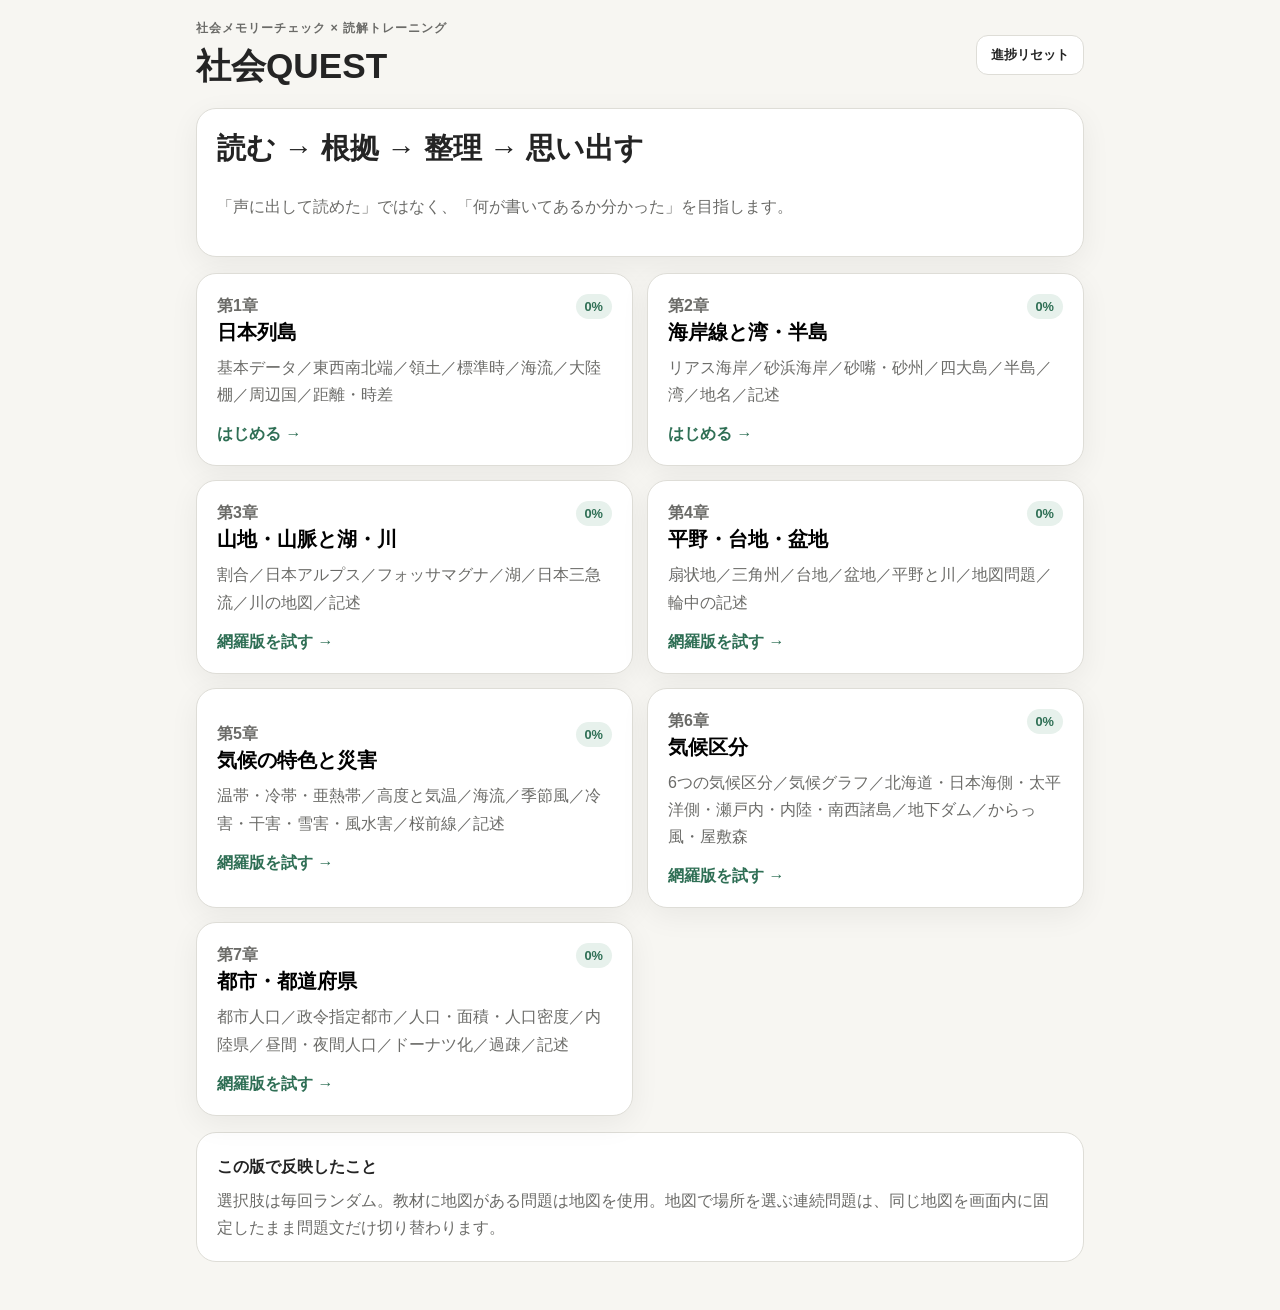
==== commit bbe17d74: "Add files via upload" ====
--- a/index.html
+++ b/index.html
@@ -4,8 +4,8 @@
   <meta charset="UTF-8">
   <meta name="viewport" content="width=device-width, initial-scale=1.0, viewport-fit=cover">
   <meta name="theme-color" content="#f7f6f2">
-  <title>社会QUEST｜地理編 v9 第6章追加版</title>
-  <link rel="stylesheet" href="style-v9.css">
+  <title>社会QUEST｜地理編 v10 第7章追加版</title>
+  <link rel="stylesheet" href="style-v10.css">
 </head>
 <body>
   <main id="app" class="app-shell">
@@ -73,6 +73,13 @@
           <p>6つの気候区分／気候グラフ／北海道・日本海側・太平洋側・瀬戸内・内陸・南西諸島／地下ダム／からっ風・屋敷森</p>
           <span class="start-label">網羅版を試す →</span>
         </button>
+
+        <button class="chapter-card card" data-chapter="7">
+          <div class="chapter-top"><span class="chapter-no">第7章</span><span id="progress7" class="progress-pill">0%</span></div>
+          <h3>都市・都道府県</h3>
+          <p>都市人口／政令指定都市／人口・面積・人口密度／内陸県／昼間・夜間人口／ドーナツ化／過疎／記述</p>
+          <span class="start-label">網羅版を試す →</span>
+        </button>
       </div>
 
       <div class="rules card subtle">
@@ -127,6 +134,6 @@
     </section>
   </main>
 
-  <script src="script-v9.js"></script>
+  <script src="script-v10.js"></script>
 </body>
 </html>
--- a/style-v10.css
+++ b/style-v10.css
@@ -0,0 +1,135 @@
+
+:root{
+  --bg:#f7f6f2;
+  --card:#ffffff;
+  --text:#242424;
+  --muted:#6b6b68;
+  --border:#deddd7;
+  --panel:#f1f0eb;
+  --accent:#2f6f55;
+  --accent-soft:#e7f1ec;
+  --warn:#b33a3a;
+  --warn-soft:#fff0f0;
+  --shadow:0 8px 30px rgba(0,0,0,.06);
+}
+*{box-sizing:border-box}
+html{font-family:-apple-system,BlinkMacSystemFont,"Hiragino Sans","Yu Gothic UI","Yu Gothic",Meiryo,sans-serif;background:var(--bg);color:var(--text)}
+body{margin:0;background:var(--bg)}
+button,select{font:inherit}
+button{cursor:pointer}
+button:disabled{cursor:default}
+.app-shell{width:min(920px,100%);margin:0 auto;padding:20px 16px 48px}
+.site-header,.game-head,.chapter-top,.progress-row,.boss-head{display:flex;align-items:center}
+.site-header{justify-content:space-between;gap:16px;margin-bottom:18px}
+h1,h2,h3,p{margin-top:0}
+h1{font-size:clamp(1.6rem,5vw,2.2rem);margin-bottom:0}
+h2{font-size:clamp(1.3rem,4.5vw,1.8rem)}
+h3{font-size:1.25rem;margin-bottom:8px}
+.eyebrow{font-size:.78rem;font-weight:800;letter-spacing:.08em;color:var(--muted);margin-bottom:6px}
+.card{background:var(--card);border:1px solid var(--border);border-radius:20px;box-shadow:var(--shadow);padding:20px}
+.subtle{box-shadow:none}
+.hero{margin-bottom:16px}
+.hero p,.chapter-card p,.muted{color:var(--muted);line-height:1.7}
+.chapter-grid{display:grid;grid-template-columns:repeat(2,minmax(0,1fr));gap:14px}
+.chapter-card{text-align:left;min-height:190px;transition:.15s transform,.15s border-color}
+.chapter-card:hover{transform:translateY(-2px);border-color:#b7b6ae}
+.chapter-top{justify-content:space-between;gap:12px}
+.chapter-no{font-weight:800;color:var(--muted)}
+.progress-pill{font-size:.8rem;padding:5px 9px;border-radius:999px;background:var(--accent-soft);color:var(--accent);font-weight:800}
+.start-label{display:block;margin-top:14px;font-weight:800;color:var(--accent)}
+.rules{margin-top:16px;line-height:1.7}
+.rules p{margin:7px 0 0;color:var(--muted)}
+.hidden{display:none!important}
+.ghost,.primary{border-radius:12px;min-height:44px;padding:10px 14px;border:1px solid var(--border);background:var(--card);color:var(--text);font-weight:800}
+.ghost.small{font-size:.82rem;min-height:38px}
+.primary{background:var(--accent);color:white;border-color:var(--accent)}
+.full{width:100%}
+.game-head{justify-content:flex-start;gap:14px;margin-bottom:12px}
+.game-title-wrap{min-width:0}
+.game-title-wrap h2{margin:0}
+.progress-row{gap:12px;margin-bottom:12px}
+.progress-track{height:9px;background:#e4e3de;border-radius:999px;overflow:hidden;flex:1}
+.progress-bar{height:100%;width:0;background:var(--accent);transition:width .25s}
+#stepCounter{font-size:.85rem;color:var(--muted);font-weight:700}
+.lesson-card{min-height:420px}
+.stage-label{font-size:.8rem;color:var(--muted);font-weight:900;letter-spacing:.05em}
+.read-box{margin-top:14px;background:var(--panel);border-radius:16px;padding:17px;line-height:2;font-size:1.06rem}
+.focus-box{margin-top:14px;border:1px solid var(--border);border-radius:14px;padding:13px;line-height:1.7}
+.feedback{margin-top:16px;background:var(--panel);border-radius:14px;padding:14px;line-height:1.7}
+.feedback.correct{background:var(--accent-soft)}
+.feedback.wrong{background:var(--warn-soft)}
+#nextBtn{margin-top:16px}
+.option-grid{display:grid;gap:10px;margin-top:16px}
+.option{border:1px solid var(--border);background:var(--card);border-radius:14px;min-height:50px;padding:12px 14px;text-align:left}
+.option:hover{border-color:#aaa99f}
+.option.correct{background:var(--accent-soft);border-color:var(--accent)}
+.option.wrong{opacity:.45}
+.evidence-box{margin-top:16px;background:var(--panel);border-radius:16px;padding:16px;line-height:2.2}
+.evidence-token{border:0;background:transparent;border-radius:8px;padding:3px 5px;margin:1px}
+.evidence-token.hit{background:var(--accent-soft);font-weight:900;text-decoration:underline}
+.evidence-token.miss{opacity:.3}
+.map-card{margin-top:14px;background:var(--panel);border-radius:16px;padding:10px;overflow:hidden}
+.map-card svg{width:100%;height:auto;display:block}
+.match-list{display:grid;gap:12px;margin-top:16px}
+.match-row{border:1px solid var(--border);border-radius:14px;padding:12px}
+.match-main{display:grid;grid-template-columns:minmax(110px,1fr) minmax(0,1.6fr);gap:10px;align-items:center}
+.match-row.bad{outline:3px solid var(--warn);outline-offset:2px;background:var(--warn-soft)}
+.match-mark{display:none;margin-top:8px;font-size:.86rem;font-weight:900;color:var(--warn)}
+.match-row.bad .match-mark{display:block}
+select{width:100%;min-height:46px;border:1px solid var(--border);border-radius:12px;background:white;padding:8px 10px}
+.diagram-grid{display:grid;grid-template-columns:1fr 1fr;gap:12px;margin-top:16px}
+.diagram{background:var(--panel);border-radius:15px;padding:12px}
+.diagram svg{width:100%;height:auto}
+.note-sheet{margin:18px 0;background:#fffef9;border:1px solid #e7e2d5;border-radius:14px;padding:18px;line-height:1.9}
+.note-section{margin-bottom:14px}
+.note-section:last-child{margin-bottom:0}
+.note-section b{display:block;margin-bottom:3px}
+.boss-head{gap:12px;margin-bottom:16px}
+.boss-icon{font-size:2.4rem}
+.result{text-align:center;padding:10px 0 4px}
+.result .score{font-size:2rem;font-weight:900;margin:12px 0}
+.mini-grid{display:grid;grid-template-columns:repeat(2,minmax(0,1fr));gap:10px;margin-top:14px}
+.info-chip{border-radius:12px;background:var(--panel);padding:12px}
+.calc-box{margin-top:14px;background:var(--panel);border-radius:14px;padding:14px;line-height:1.9}
+@media(max-width:650px){
+  .chapter-grid,.diagram-grid{grid-template-columns:1fr}
+  .app-shell{padding:14px 12px 38px}
+  .card{padding:16px}
+  .match-main{grid-template-columns:1fr}
+  .site-header{align-items:flex-start}
+}
+
+
+/* 地図問題：地図を画面内に残したまま解く */
+.sticky-map-wrap{position:sticky;top:6px;z-index:5;background:var(--card);border:1px solid var(--border);border-radius:16px;padding:9px;box-shadow:0 5px 20px rgba(0,0,0,.08);margin:12px 0}
+.sticky-map-head{display:flex;justify-content:space-between;gap:8px;align-items:center;margin-bottom:7px}
+.map-tools{display:flex;gap:6px}
+.map-tools button{min-width:38px;min-height:36px;border:1px solid var(--border);border-radius:10px;background:white;font-weight:900}
+.map-viewport{height:min(37vh,330px);overflow:auto;border-radius:12px;background:#eef3f0;-webkit-overflow-scrolling:touch}
+.map-viewport svg{display:block;width:100%;height:auto;min-height:100%;transition:width .15s}
+.map-question-panel{margin-top:12px;padding:14px;border:1px solid var(--border);border-radius:14px;background:#fff}
+.map-question-panel .qcount{font-size:.78rem;font-weight:900;color:var(--muted);margin-bottom:6px}
+.map-question-panel .qtext{font-size:1.04rem;font-weight:900;line-height:1.65;margin:0}
+.map-hint{margin-top:8px;color:var(--muted);line-height:1.6;font-size:.9rem}
+.map-point{cursor:pointer}
+.map-point circle{fill:#fff;stroke:#2f6f55;stroke-width:2.5}
+.map-point text{font-size:12px;font-weight:900;fill:#2f6f55;pointer-events:none}
+.map-point.selected circle{fill:#2f6f55}
+.map-point.selected text{fill:#fff}
+.map-point.wrong circle{fill:#fff0f0;stroke:#b33a3a}
+.map-point.wrong text{fill:#b33a3a}
+.map-point.correct circle{fill:#e7f1ec;stroke:#2f6f55;stroke-width:4}
+.map-point.correct text{fill:#2f6f55}
+.map-answer-name{font-size:12px;font-weight:900;fill:#242424}
+.sequence-box{display:grid;gap:9px;margin-top:14px}
+.sequence-row{display:flex;gap:8px;align-items:center;padding:10px 12px;border:1px solid var(--border);border-radius:12px;background:var(--panel)}
+.sequence-num{display:inline-grid;place-items:center;width:26px;height:26px;border-radius:50%;background:var(--accent);color:#fff;font-weight:900;flex:0 0 auto}
+@media(max-width:650px){.sticky-map-wrap{top:3px}.map-viewport{height:34vh}.sticky-map-head{align-items:flex-start}.map-point text{font-size:11px}}
+
+.table-scroll{overflow-x:auto;margin-top:14px}.study-table{width:100%;border-collapse:separate;border-spacing:0;min-width:620px}.study-table th,.study-table td{border-right:1px solid var(--border);border-bottom:1px solid var(--border);padding:10px;vertical-align:top}.study-table th:first-child,.study-table td:first-child{border-left:1px solid var(--border)}.study-table thead th{border-top:1px solid var(--border);background:var(--panel);text-align:left}.study-table thead th:first-child{border-top-left-radius:12px}.study-table thead th:last-child{border-top-right-radius:12px}.bad-row td{background:var(--warn-soft)}.row-mark{display:none;margin-top:6px;color:var(--warn);font-size:.8rem;font-weight:900}.bad-row .row-mark{display:block}
+
+/* v9 chapter 6 climate graphs */
+.climate-grid{display:grid;grid-template-columns:repeat(2,minmax(0,1fr));gap:12px;margin:14px 0}.climate-card{border:1px solid var(--line);border-radius:16px;padding:10px;background:#fff;min-width:0;cursor:pointer;transition:.15s}.climate-card:focus{outline:3px solid var(--accent);outline-offset:2px}.climate-card.picked-correct{outline:3px solid #2f6f55;background:#eef7f2}.climate-card.picked-wrong{outline:3px solid #b85d58;background:#fff2f1}.climate-card-head{display:flex;justify-content:space-between;gap:8px;align-items:center;font-size:1.05rem}.climate-city{color:var(--muted);font-size:.9rem}.climate-card svg{width:100%;height:auto;display:block}.climate-bar{fill:#c8d9e0}.climate-line{stroke:#555;vector-effect:non-scaling-stroke}.climate-axis{stroke:#aaa;stroke-width:1}.climate-stats{font-size:.78rem;color:var(--muted);line-height:1.45}@media(max-width:520px){.climate-grid{grid-template-columns:1fr}.climate-card{padding:8px}}
+
+.source-image-wrap{margin:14px 0;padding:10px;background:#fff;border:1px solid #ddd8cf;border-radius:18px;overflow:auto}
+.source-image-wrap img{display:block;width:100%;max-width:700px;height:auto;margin:auto}
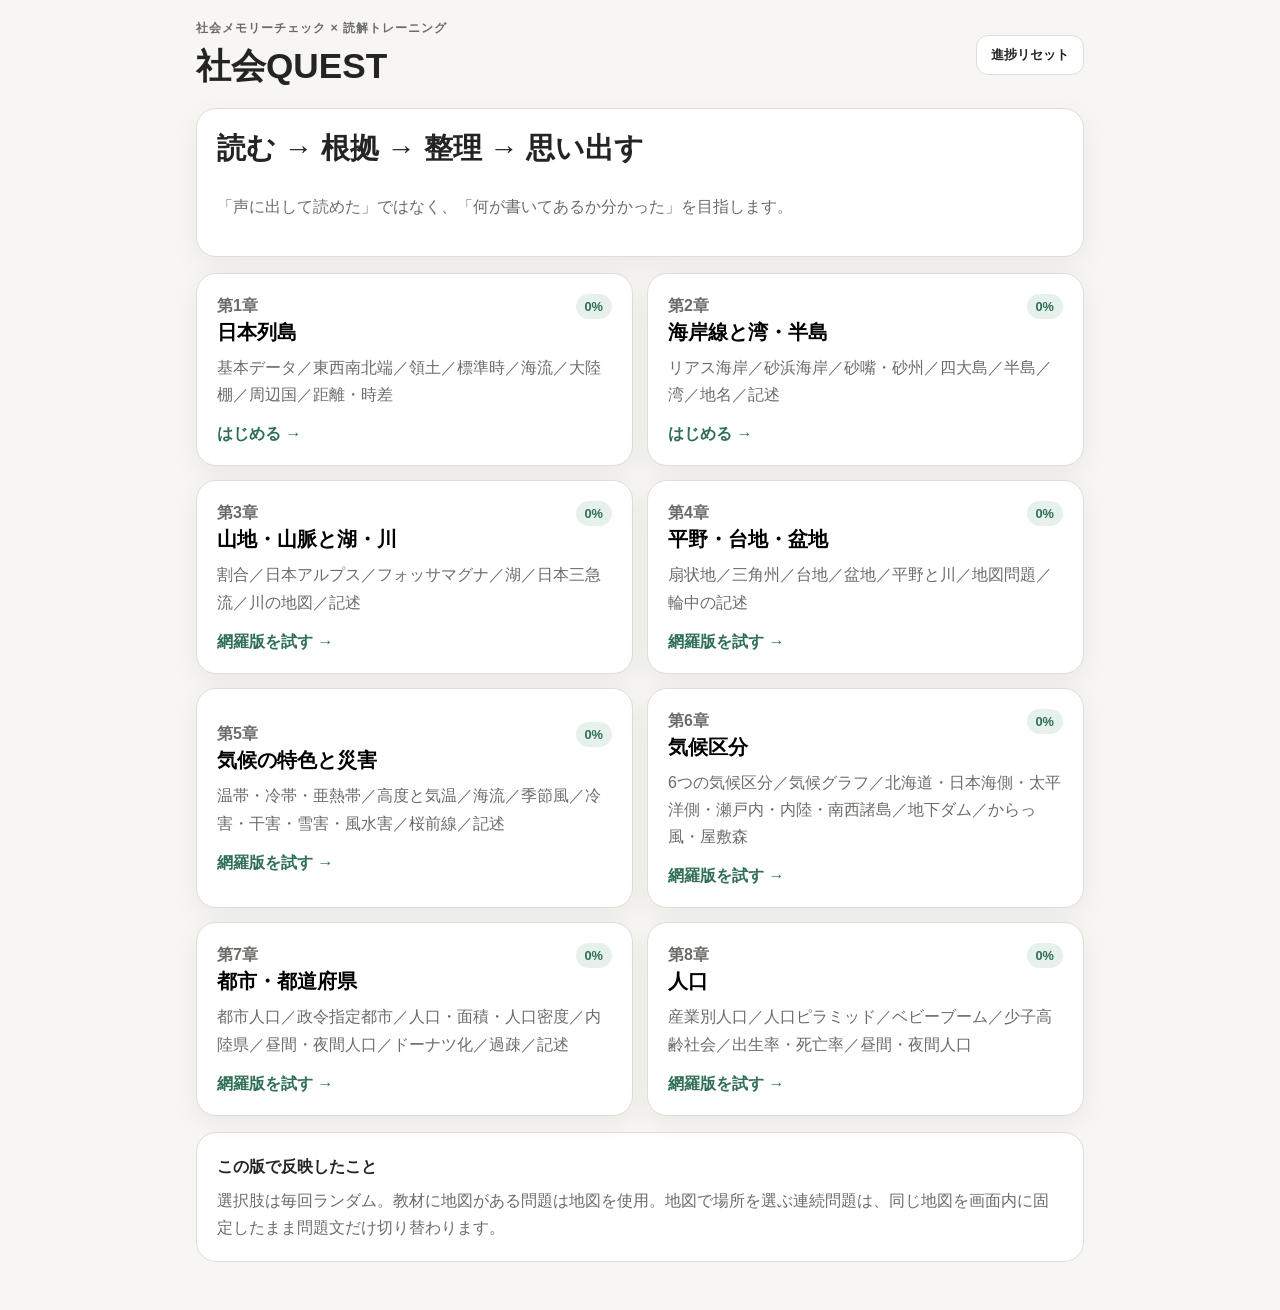
==== commit 4eebda6c: "Add files via upload" ====
--- a/index.html
+++ b/index.html
@@ -4,8 +4,8 @@
   <meta charset="UTF-8">
   <meta name="viewport" content="width=device-width, initial-scale=1.0, viewport-fit=cover">
   <meta name="theme-color" content="#f7f6f2">
-  <title>社会QUEST｜地理編 v10 第7章追加版</title>
-  <link rel="stylesheet" href="style-v10.css">
+  <title>社会QUEST｜地理編 v11 第8章追加版</title>
+  <link rel="stylesheet" href="style-v11.css">
 </head>
 <body>
   <main id="app" class="app-shell">
@@ -80,6 +80,13 @@
           <p>都市人口／政令指定都市／人口・面積・人口密度／内陸県／昼間・夜間人口／ドーナツ化／過疎／記述</p>
           <span class="start-label">網羅版を試す →</span>
         </button>
+
+        <button class="chapter-card card" data-chapter="8">
+          <div class="chapter-top"><span class="chapter-no">第8章</span><span id="progress8" class="progress-pill">0%</span></div>
+          <h3>人口</h3>
+          <p>産業別人口／人口ピラミッド／ベビーブーム／少子高齢社会／出生率・死亡率／昼間・夜間人口</p>
+          <span class="start-label">網羅版を試す →</span>
+        </button>
       </div>
 
       <div class="rules card subtle">
@@ -134,6 +141,6 @@
     </section>
   </main>
 
-  <script src="script-v10.js"></script>
+  <script src="script-v11.js"></script>
 </body>
 </html>
--- a/style-v11.css
+++ b/style-v11.css
@@ -0,0 +1,141 @@
+
+:root{
+  --bg:#f7f6f2;
+  --card:#ffffff;
+  --text:#242424;
+  --muted:#6b6b68;
+  --border:#deddd7;
+  --panel:#f1f0eb;
+  --accent:#2f6f55;
+  --accent-soft:#e7f1ec;
+  --warn:#b33a3a;
+  --warn-soft:#fff0f0;
+  --shadow:0 8px 30px rgba(0,0,0,.06);
+}
+*{box-sizing:border-box}
+html{font-family:-apple-system,BlinkMacSystemFont,"Hiragino Sans","Yu Gothic UI","Yu Gothic",Meiryo,sans-serif;background:var(--bg);color:var(--text)}
+body{margin:0;background:var(--bg)}
+button,select{font:inherit}
+button{cursor:pointer}
+button:disabled{cursor:default}
+.app-shell{width:min(920px,100%);margin:0 auto;padding:20px 16px 48px}
+.site-header,.game-head,.chapter-top,.progress-row,.boss-head{display:flex;align-items:center}
+.site-header{justify-content:space-between;gap:16px;margin-bottom:18px}
+h1,h2,h3,p{margin-top:0}
+h1{font-size:clamp(1.6rem,5vw,2.2rem);margin-bottom:0}
+h2{font-size:clamp(1.3rem,4.5vw,1.8rem)}
+h3{font-size:1.25rem;margin-bottom:8px}
+.eyebrow{font-size:.78rem;font-weight:800;letter-spacing:.08em;color:var(--muted);margin-bottom:6px}
+.card{background:var(--card);border:1px solid var(--border);border-radius:20px;box-shadow:var(--shadow);padding:20px}
+.subtle{box-shadow:none}
+.hero{margin-bottom:16px}
+.hero p,.chapter-card p,.muted{color:var(--muted);line-height:1.7}
+.chapter-grid{display:grid;grid-template-columns:repeat(2,minmax(0,1fr));gap:14px}
+.chapter-card{text-align:left;min-height:190px;transition:.15s transform,.15s border-color}
+.chapter-card:hover{transform:translateY(-2px);border-color:#b7b6ae}
+.chapter-top{justify-content:space-between;gap:12px}
+.chapter-no{font-weight:800;color:var(--muted)}
+.progress-pill{font-size:.8rem;padding:5px 9px;border-radius:999px;background:var(--accent-soft);color:var(--accent);font-weight:800}
+.start-label{display:block;margin-top:14px;font-weight:800;color:var(--accent)}
+.rules{margin-top:16px;line-height:1.7}
+.rules p{margin:7px 0 0;color:var(--muted)}
+.hidden{display:none!important}
+.ghost,.primary{border-radius:12px;min-height:44px;padding:10px 14px;border:1px solid var(--border);background:var(--card);color:var(--text);font-weight:800}
+.ghost.small{font-size:.82rem;min-height:38px}
+.primary{background:var(--accent);color:white;border-color:var(--accent)}
+.full{width:100%}
+.game-head{justify-content:flex-start;gap:14px;margin-bottom:12px}
+.game-title-wrap{min-width:0}
+.game-title-wrap h2{margin:0}
+.progress-row{gap:12px;margin-bottom:12px}
+.progress-track{height:9px;background:#e4e3de;border-radius:999px;overflow:hidden;flex:1}
+.progress-bar{height:100%;width:0;background:var(--accent);transition:width .25s}
+#stepCounter{font-size:.85rem;color:var(--muted);font-weight:700}
+.lesson-card{min-height:420px}
+.stage-label{font-size:.8rem;color:var(--muted);font-weight:900;letter-spacing:.05em}
+.read-box{margin-top:14px;background:var(--panel);border-radius:16px;padding:17px;line-height:2;font-size:1.06rem}
+.focus-box{margin-top:14px;border:1px solid var(--border);border-radius:14px;padding:13px;line-height:1.7}
+.feedback{margin-top:16px;background:var(--panel);border-radius:14px;padding:14px;line-height:1.7}
+.feedback.correct{background:var(--accent-soft)}
+.feedback.wrong{background:var(--warn-soft)}
+#nextBtn{margin-top:16px}
+.option-grid{display:grid;gap:10px;margin-top:16px}
+.option{border:1px solid var(--border);background:var(--card);border-radius:14px;min-height:50px;padding:12px 14px;text-align:left}
+.option:hover{border-color:#aaa99f}
+.option.correct{background:var(--accent-soft);border-color:var(--accent)}
+.option.wrong{opacity:.45}
+.evidence-box{margin-top:16px;background:var(--panel);border-radius:16px;padding:16px;line-height:2.2}
+.evidence-token{border:0;background:transparent;border-radius:8px;padding:3px 5px;margin:1px}
+.evidence-token.hit{background:var(--accent-soft);font-weight:900;text-decoration:underline}
+.evidence-token.miss{opacity:.3}
+.map-card{margin-top:14px;background:var(--panel);border-radius:16px;padding:10px;overflow:hidden}
+.map-card svg{width:100%;height:auto;display:block}
+.match-list{display:grid;gap:12px;margin-top:16px}
+.match-row{border:1px solid var(--border);border-radius:14px;padding:12px}
+.match-main{display:grid;grid-template-columns:minmax(110px,1fr) minmax(0,1.6fr);gap:10px;align-items:center}
+.match-row.bad{outline:3px solid var(--warn);outline-offset:2px;background:var(--warn-soft)}
+.match-mark{display:none;margin-top:8px;font-size:.86rem;font-weight:900;color:var(--warn)}
+.match-row.bad .match-mark{display:block}
+select{width:100%;min-height:46px;border:1px solid var(--border);border-radius:12px;background:white;padding:8px 10px}
+.diagram-grid{display:grid;grid-template-columns:1fr 1fr;gap:12px;margin-top:16px}
+.diagram{background:var(--panel);border-radius:15px;padding:12px}
+.diagram svg{width:100%;height:auto}
+.note-sheet{margin:18px 0;background:#fffef9;border:1px solid #e7e2d5;border-radius:14px;padding:18px;line-height:1.9}
+.note-section{margin-bottom:14px}
+.note-section:last-child{margin-bottom:0}
+.note-section b{display:block;margin-bottom:3px}
+.boss-head{gap:12px;margin-bottom:16px}
+.boss-icon{font-size:2.4rem}
+.result{text-align:center;padding:10px 0 4px}
+.result .score{font-size:2rem;font-weight:900;margin:12px 0}
+.mini-grid{display:grid;grid-template-columns:repeat(2,minmax(0,1fr));gap:10px;margin-top:14px}
+.info-chip{border-radius:12px;background:var(--panel);padding:12px}
+.calc-box{margin-top:14px;background:var(--panel);border-radius:14px;padding:14px;line-height:1.9}
+@media(max-width:650px){
+  .chapter-grid,.diagram-grid{grid-template-columns:1fr}
+  .app-shell{padding:14px 12px 38px}
+  .card{padding:16px}
+  .match-main{grid-template-columns:1fr}
+  .site-header{align-items:flex-start}
+}
+
+
+/* 地図問題：地図を画面内に残したまま解く */
+.sticky-map-wrap{position:sticky;top:6px;z-index:5;background:var(--card);border:1px solid var(--border);border-radius:16px;padding:9px;box-shadow:0 5px 20px rgba(0,0,0,.08);margin:12px 0}
+.sticky-map-head{display:flex;justify-content:space-between;gap:8px;align-items:center;margin-bottom:7px}
+.map-tools{display:flex;gap:6px}
+.map-tools button{min-width:38px;min-height:36px;border:1px solid var(--border);border-radius:10px;background:white;font-weight:900}
+.map-viewport{height:min(37vh,330px);overflow:auto;border-radius:12px;background:#eef3f0;-webkit-overflow-scrolling:touch}
+.map-viewport svg{display:block;width:100%;height:auto;min-height:100%;transition:width .15s}
+.map-question-panel{margin-top:12px;padding:14px;border:1px solid var(--border);border-radius:14px;background:#fff}
+.map-question-panel .qcount{font-size:.78rem;font-weight:900;color:var(--muted);margin-bottom:6px}
+.map-question-panel .qtext{font-size:1.04rem;font-weight:900;line-height:1.65;margin:0}
+.map-hint{margin-top:8px;color:var(--muted);line-height:1.6;font-size:.9rem}
+.map-point{cursor:pointer}
+.map-point circle{fill:#fff;stroke:#2f6f55;stroke-width:2.5}
+.map-point text{font-size:12px;font-weight:900;fill:#2f6f55;pointer-events:none}
+.map-point.selected circle{fill:#2f6f55}
+.map-point.selected text{fill:#fff}
+.map-point.wrong circle{fill:#fff0f0;stroke:#b33a3a}
+.map-point.wrong text{fill:#b33a3a}
+.map-point.correct circle{fill:#e7f1ec;stroke:#2f6f55;stroke-width:4}
+.map-point.correct text{fill:#2f6f55}
+.map-answer-name{font-size:12px;font-weight:900;fill:#242424}
+.sequence-box{display:grid;gap:9px;margin-top:14px}
+.sequence-row{display:flex;gap:8px;align-items:center;padding:10px 12px;border:1px solid var(--border);border-radius:12px;background:var(--panel)}
+.sequence-num{display:inline-grid;place-items:center;width:26px;height:26px;border-radius:50%;background:var(--accent);color:#fff;font-weight:900;flex:0 0 auto}
+@media(max-width:650px){.sticky-map-wrap{top:3px}.map-viewport{height:34vh}.sticky-map-head{align-items:flex-start}.map-point text{font-size:11px}}
+
+.table-scroll{overflow-x:auto;margin-top:14px}.study-table{width:100%;border-collapse:separate;border-spacing:0;min-width:620px}.study-table th,.study-table td{border-right:1px solid var(--border);border-bottom:1px solid var(--border);padding:10px;vertical-align:top}.study-table th:first-child,.study-table td:first-child{border-left:1px solid var(--border)}.study-table thead th{border-top:1px solid var(--border);background:var(--panel);text-align:left}.study-table thead th:first-child{border-top-left-radius:12px}.study-table thead th:last-child{border-top-right-radius:12px}.bad-row td{background:var(--warn-soft)}.row-mark{display:none;margin-top:6px;color:var(--warn);font-size:.8rem;font-weight:900}.bad-row .row-mark{display:block}
+
+/* v9 chapter 6 climate graphs */
+.climate-grid{display:grid;grid-template-columns:repeat(2,minmax(0,1fr));gap:12px;margin:14px 0}.climate-card{border:1px solid var(--line);border-radius:16px;padding:10px;background:#fff;min-width:0;cursor:pointer;transition:.15s}.climate-card:focus{outline:3px solid var(--accent);outline-offset:2px}.climate-card.picked-correct{outline:3px solid #2f6f55;background:#eef7f2}.climate-card.picked-wrong{outline:3px solid #b85d58;background:#fff2f1}.climate-card-head{display:flex;justify-content:space-between;gap:8px;align-items:center;font-size:1.05rem}.climate-city{color:var(--muted);font-size:.9rem}.climate-card svg{width:100%;height:auto;display:block}.climate-bar{fill:#c8d9e0}.climate-line{stroke:#555;vector-effect:non-scaling-stroke}.climate-axis{stroke:#aaa;stroke-width:1}.climate-stats{font-size:.78rem;color:var(--muted);line-height:1.45}@media(max-width:520px){.climate-grid{grid-template-columns:1fr}.climate-card{padding:8px}}
+
+.source-image-wrap{margin:14px 0;padding:10px;background:#fff;border:1px solid #ddd8cf;border-radius:18px;overflow:auto}
+.source-image-wrap img{display:block;width:100%;max-width:700px;height:auto;margin:auto}
+
+.c8chart{display:grid;gap:14px;margin:14px 0}.c8chart>div{background:#faf9f5;border:1px solid #ddd8cf;border-radius:16px;padding:12px}.c8chart span{display:flex;height:34px;border-radius:10px;overflow:hidden;margin:8px 0;background:linear-gradient(90deg,#ddd 0 calc(var(--a)*1%),#aaa calc(var(--a)*1%) calc((var(--a) + var(--b))*1%),#666 calc((var(--a) + var(--b))*1%) 100%)}
+.popshape-wrap{display:flex;justify-content:center;gap:40px;align-items:end;margin:20px 0}.popshape{text-align:center}.popshape small{display:block}.pyramid{width:120px;height:140px;clip-path:polygon(50% 0,100% 100%,0 100%);background:#888;margin:auto}.vase{width:120px;height:140px;background:#888;clip-path:polygon(25% 0,75% 0,68% 25%,82% 55%,70% 100%,30% 100%,18% 55%,32% 25%);margin:auto}
+.linegraph{background:#fff;border:1px solid #ddd8cf;border-radius:18px;padding:10px;margin:12px 0}.linegraph svg{width:100%;height:auto}.linegraph line{stroke:#777;stroke-width:2}.linegraph .birth{fill:none;stroke:#555;stroke-width:5}.linegraph .death{fill:none;stroke:#999;stroke-width:4;stroke-dasharray:8 5}.linegraph text{font-weight:800}
+.bars{height:230px;display:flex;align-items:end;gap:8px;overflow-x:auto;padding:12px 4px;border-bottom:2px solid #aaa}.baritem{min-width:62px;text-align:center}.barpair{height:185px;display:flex;gap:4px;align-items:end;justify-content:center}.barpair i{display:block;width:20px;max-height:180px;background:#777}.barpair .day{background:repeating-linear-gradient(45deg,#999,#999 4px,#ddd 4px,#ddd 8px)}.legend8{text-align:center;font-size:14px;margin:8px}
+@media(max-width:520px){.popshape-wrap{gap:20px}.pyramid,.vase{width:95px;height:120px}.baritem{min-width:55px}}
